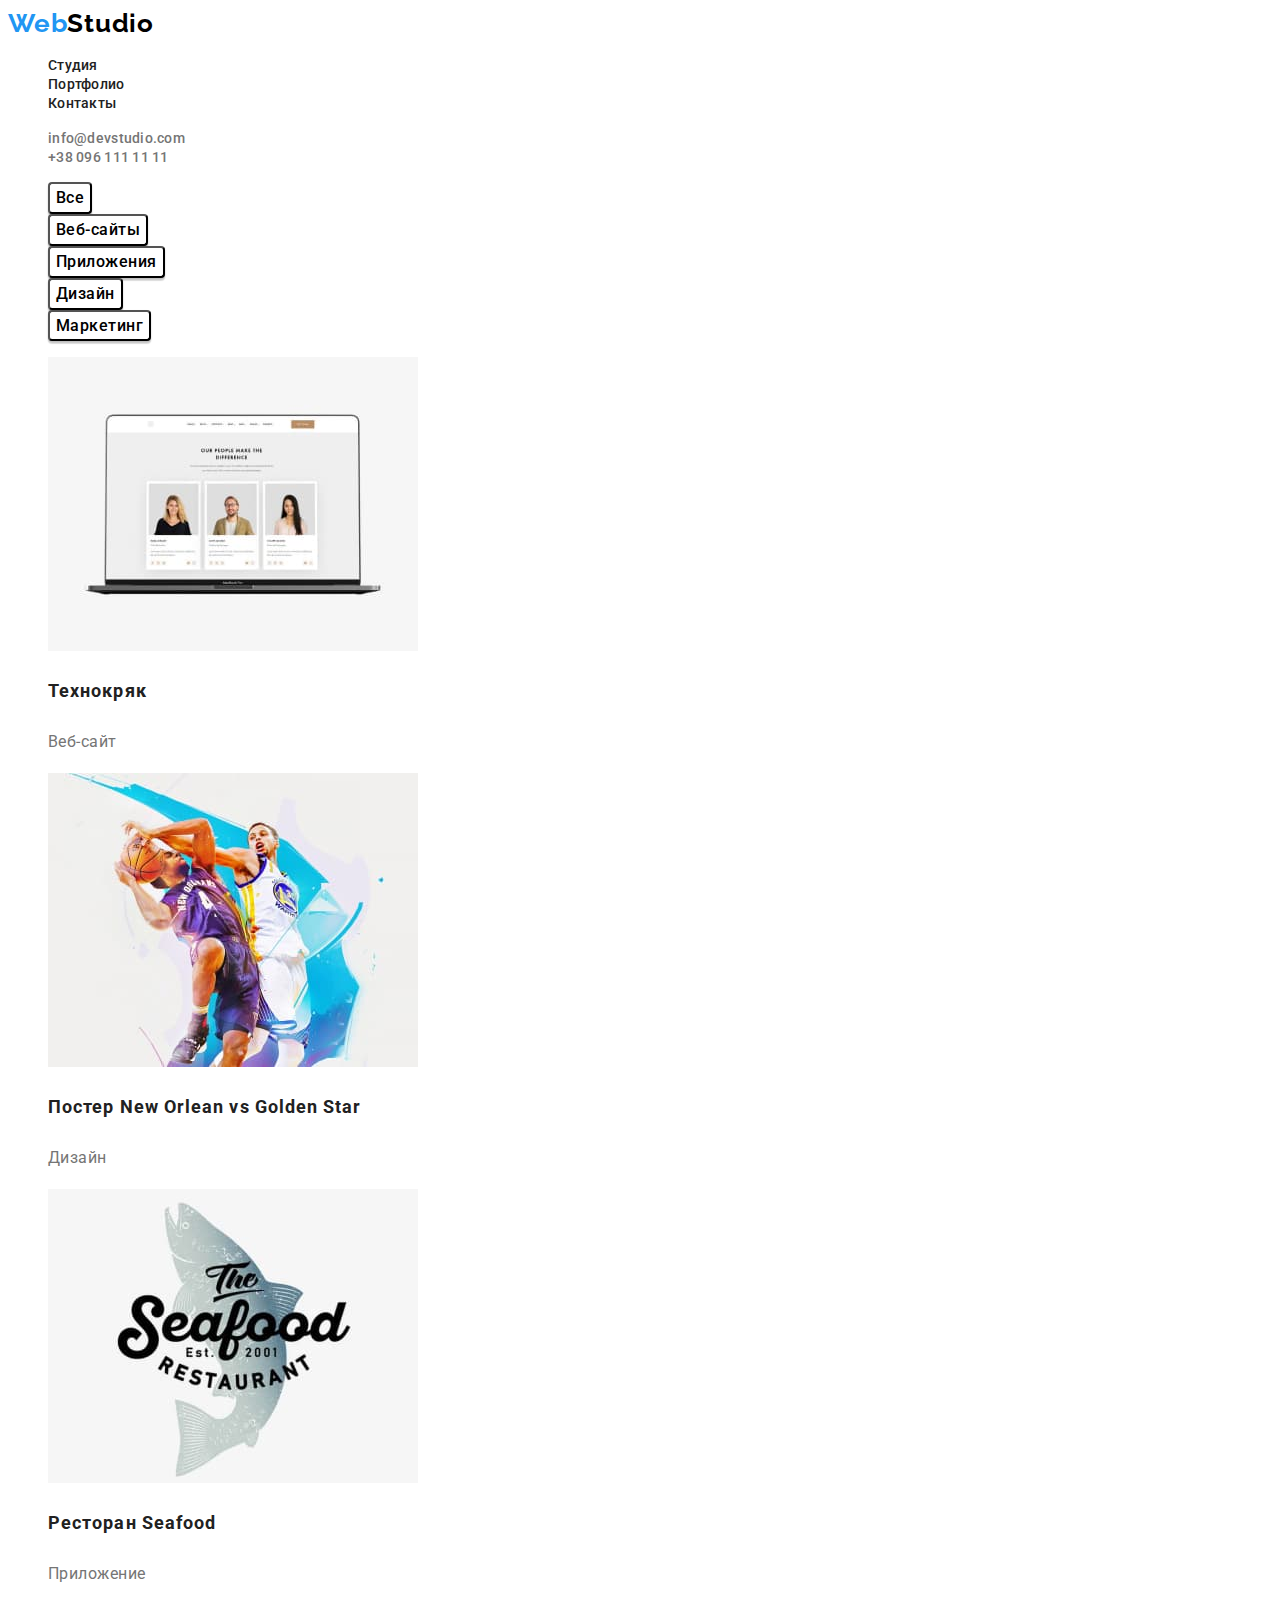
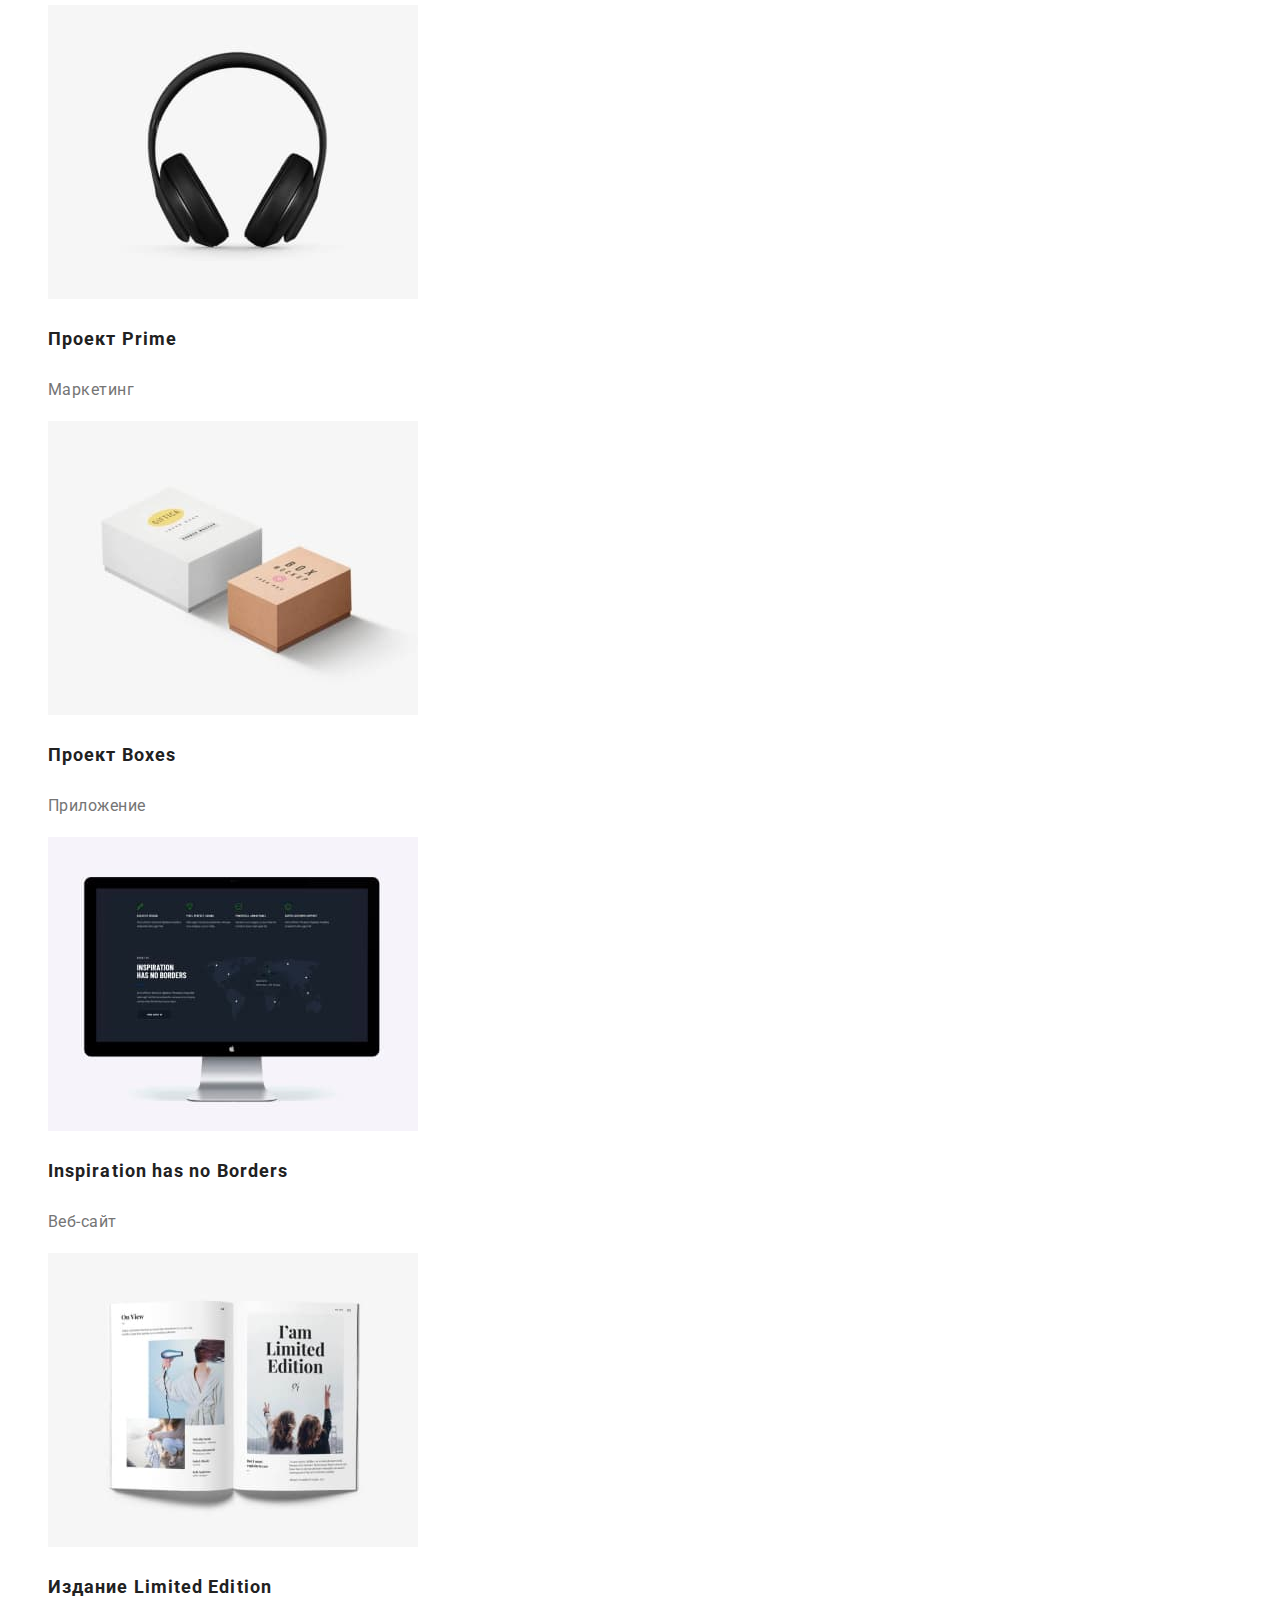
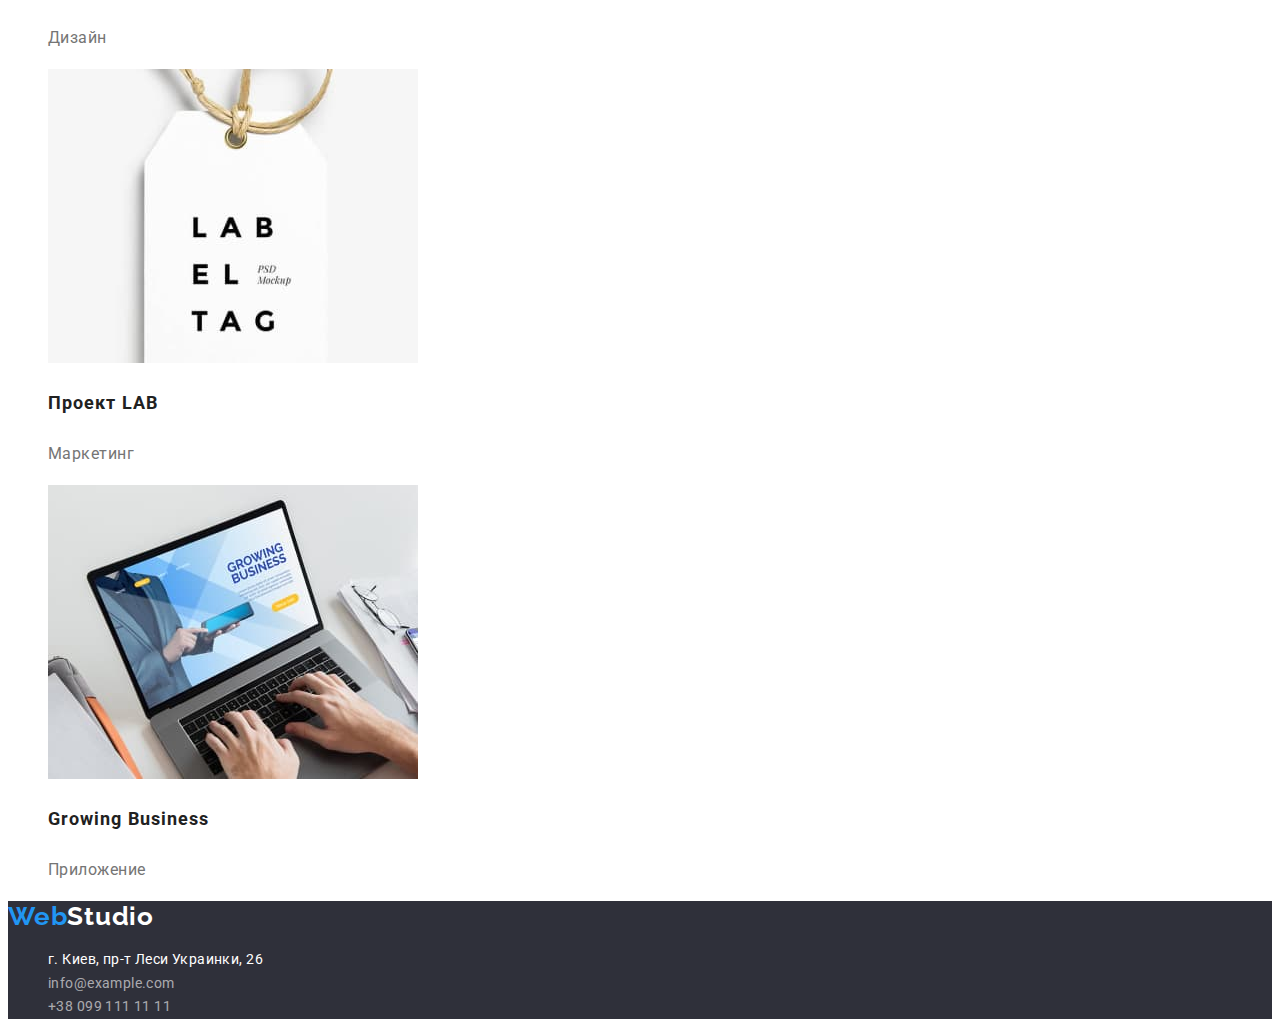
==== portfolio.html @ 50ed51ea "start" ====
<!DOCTYPE html>
<html lang="en">
<head>
    <meta charset="UTF-8">
    <meta http-equiv="X-UA-Compatible" content="IE=edge">
    <meta name="viewport" content="width=device-width, initial-scale=1.0">
    <link rel="stylesheet" href="./css/styles.css">
    <link rel="preconnect" href="https://fonts.googleapis.com">
    <link rel="preconnect" href="https://fonts.gstatic.com" crossorigin>
    <link href="https://fonts.googleapis.com/css2?family=Roboto:wght@400;500;900&display=swap" rel="stylesheet">
    <link rel="preconnect" href="https://fonts.googleapis.com">
    <link rel="preconnect" href="https://fonts.gstatic.com" crossorigin>
    <link href="https://fonts.googleapis.com/css2?family=Raleway:ital@1&display=swap" rel="stylesheet">
    <title>Document</title>
</head>

<body>
    <header class="header">
        <nav class="header-nav">
            <a class="header-logo-web link" href="./">Web<span class="header-logo-studio">Studio</span> </a>
            <ul class="header-nav-list list">
                <li class="header-nav-item"><a href="./index.html" class="header-nav-link link">Студия</a></li>
                <li class="header-nav-item"><a href="./portfolio.html" class="header-nav-link link">Портфолио</a></li>
                <li class="header-nav-item"><a href="" class="header-nav-link link">Контакты</a></li>
            </ul>
        </nav>
        <ul class="header-list-contacts list">
            <li><a href="info@devstudio.com" class="header-mail link">info@devstudio.com</a></li>
            <li><a href="tel:+380961111111" class="header-tel link">+38 096 111 11 11</a></li>
        </ul>
    </header>
    <main>
        <section class="portfolio">
            <ul class="filter-list list">
                <li class="filter-item"><button  class="filter-btn" type="button">Все</button></li>
                <li class="filter-item"><button class="filter-btn" type="button">Веб-сайты</button></li>
                <li class="filter-item"><button class="filter-btn" type="button">Приложения</button></li>
                <li class="filter-item"><button class="filter-btn" type="button">Дизайн</button></li>
                <li class="filter-item"><button class="filter-btn" type="button">Маркетинг</button></li>
            </ul>
            
            <ul class="portfolio-list list">
                <li class="portfolio-item">
                    <img src="./images/notebook.jpg" alt="ноутбук" width="370" height="294">
                    <h3 class="portfolio-subtitle">Технокряк</h3>
                    <p class="portfolio-text">Веб-сайт</p>
                </li>
                <li class="portfolio-item">
                    <img src="./images/poster.jpg" alt="постер" width="370" height="294">
                    <h3 class="portfolio-subtitle">Постер New Orlean vs Golden Star</h3>
                    <p class="portfolio-text">Дизайн</p>
                </li>
                <li class="portfolio-item">
                    <img src="/images/logo.jpg" alt="логотип" width="370" height="294">
                    <h3 class="portfolio-subtitle">Ресторан Seafood</h3>
                    <p class="portfolio-text">Приложение</p>
                </li>
                <li class="portfolio-item">
                    <img src="./images/headphones.jpg" alt="наушники" width="370" height="294">
                    <h3 class="portfolio-subtitle">Проект Prime</h3>
                    <p class="portfolio-text">Маркетинг</p>
                </li>
                <li class="portfolio-item">
                    <img src="./images/boxes.jpg" alt="коробки" width="370" height="294">
                    <h3 class="portfolio-subtitle">Проект Boxes</h3>
                    <p class="portfolio-text">Приложение</p>
                </li>
                <li class="portfolio-item">
                    <img src="./images/monitor.jpg" alt="монитор" width="370" height="294">
                    <h3 class="portfolio-subtitle">Inspiration has no Borders</h3>
                    <p class="portfolio-text">Веб-сайт</p>
                </li>
                <li class="portfolio-item">
                    <img src="./images/magazine.jpg" alt="журнал" width="370" height="294">
                    <h3 class="portfolio-subtitle">Издание Limited Edition</h3>
                    <p class="portfolio-text">Дизайн</p>
                </li>
                <li class="portfolio-item">
                    <img src="./images/lable.jpg" alt="этикетка" width="370" height="294">
                    <h3 class="portfolio-subtitle">Проект LAB</h3>
                    <p class="portfolio-text">Маркетинг</p>
                </li>
                <li class="portfolio-item">
                    <img src="./images/notebook2.jpg" alt="ноутбук2" width="370" height="294">
                    <h3 class="portfolio-subtitle">Growing Business</h3>
                    <p class="portfolio-text">Приложение</p>
                </li>
            </ul>
        </section>
    </main>
    <footer class="footer">
        <a class="footer-logo-web link" href="./">Web<span class="footer-logo-studio">Studio</span> </a>
        <address class="footer-addres">
            <ul class="footer-list list">
                <li class="footer-item"><a class="footer-address link" href="https://goo.gl/maps/E9oDSqXpcmCjMAju8">г.
                        Киев, пр-т Леси Украинки, 26</a></li>
                <li class="footer-item"><a class="footer-mail link" href="info@example.com">info@example.com</a></li>
                <li class="footer-item"><a class="footer-tel link" href="tel:+380991111111">+38 099 111 11 11</a></li>
            </ul>

        </address>
    </footer>

</body>

</html>
---- css/styles.css ----
:root {
  --second-title-color: #212121;
  --third-title-color: #212121;
  --text-color: #757575;
  --name-text-color: #212121;
  --speciality-text-color: #757575;
  --accent-color: #2196f3;
}

body {
  font-family: "Roboto", sans-serif;
  background: #ffffff;
  color: #212121;
}

.list {
  list-style: none;
}

.link {
  text-decoration: none;
}

.visually-hidden {
  position: absolute;
  white-space: nowrap;
  width: 1px;
  height: 1px;
  overflow: hidden;
  border: 0;
  padding: 0;
  clip: rect(0 0 0 0);
  clip-path: inset(50%);
  margin: -1px;
}

/*-----------------HEDER----------------*/
.header {
  background: #ffffff;
}

.header-logo-web {
  font-family: Raleway;
  font-weight: bold;
  font-size: 26px;
  line-height: 1.19;
  letter-spacing: 0.03em;
  color: #2196f3;
}

.header-logo-studio {
  font-family: Raleway;
  font-weight: 700;
  font-size: 26px;
  line-height: 1.19;
  letter-spacing: 0.03em;
  color: #000000;
}

.header-nav-link {
  font-weight: 500;
  font-size: 14px;
  line-height: 1, 14;
  letter-spacing: 0.02em;
  color: #212121;
}

.header-nav-link:hover,
.header-nav-link:focus {
  color: var(--accent-color);
}

.header-mail {
  font-weight: 500;
  font-size: 14px;
  line-height: 1.14;
  letter-spacing: 0.02em;
  color: #757575;
}

.header-mail:hover,
.header-mail:focus {
  color: var(--accent-color);
}

.header-tel {
  font-weight: 500;
  font-size: 14px;
  line-height: 1.14;
  letter-spacing: 0.02em;
  color: #757575;
}

.header-tel:hover,
.header-tel:focus {
  color: var(--accent-color);
}

/*------------------HERO-----------------*/

.hero {
  background: #2f303a;
}

.hero-title {
  font-weight: 900;
  font-size: 44px;
  line-height: 1.36;
  text-align: center;
  letter-spacing: 0.06em;
  text-transform: uppercase;
  color: #ffffff;
}
.hero-btn {
  font-family: inherit;
  font-weight: 700;
  font-size: 16px;
  line-height: 1.87;
  text-align: center;
  letter-spacing: 0.06em;
  color: #ffffff;
  background: #2196f3;
  box-shadow: 0px 4px 4px rgba(0, 0, 0, 0.15);
  border-radius: 4px;
}

.hero-btn:hover,
.hero-btn:focus {
  background-color: #188ce8;
}

/*----------------STRENGTHS--------------*/

.strengths-subtitle {
  font-weight: 700;
  font-size: 14px;
  line-height: 1.14;
  letter-spacing: 0.03em;
  text-transform: uppercase;
  color: var(--third-title-color);
}

.strengths-text {
  font-size: 14px;
  line-height: 1.71;
  letter-spacing: 0.03em;
  color: var(--text-color);
}

/*----------------WE DOINGS--------------*/

.we-doings-title {
  font-weight: 700;
  font-size: 36px;
  line-height: 1.17;
  text-align: center;
  letter-spacing: 0.03em;
  color: var(--second-title-color);
}

/*-----------------TEAM------------------*/

.team-title {
  font-weight: 700;
  font-size: 36px;
  line-height: 1.17;
  text-align: center;
  letter-spacing: 0.03em;
  color: var(--second-title-color);
}

.team-name {
  font-weight: 500;
  font-size: 16px;
  line-height: 1.19;
  text-align: center;
  letter-spacing: 0.03em;
  color: var(--name-text-color);
}

.team-speciality {
  font-size: 16px;
  line-height: 1.19;
  text-align: center;
  letter-spacing: 0.03em;
  color: var(--speciality-text-color);
}

/*---------------PORTFOLIO----------------*/

.filter-btn {
  font-family: inherit;
  font-weight: 500;
  font-size: 16px;
  line-height: 1.62;
  text-align: center;
  letter-spacing: 0.03em;
  background: #ffffff;
  cursor: pointer;
  box-shadow: 0px 3px 1px rgba(0, 0, 0, 0.1), 0px 1px 2px rgba(0, 0, 0, 0.08),
    0px 2px 2px rgba(0, 0, 0, 0.12);
  border-radius: 4px;
}

.filter-btn:hover,
.filter-btn:focus {
  background-color: var(--accent-color);
  color: #ffffff;
}

.portfolio-subtitle {
  font-weight: 700;
  font-size: 18px;
  line-height: 2;
  letter-spacing: 0.06em;
  color: #212121;
}

.portfolio-text {
  font-size: 16px;
  line-height: 1.87;
  letter-spacing: 0.03em;
  color: #757575;
}

/*---------------FOOTER----------------*/

.footer {
  background: #2f303a;
}

.footer-logo-web {
  font-family: Raleway;
  font-weight: bold;
  font-size: 26px;
  line-height: 1.19;
  letter-spacing: 0.03em;
  color: #2196f3;
}

.footer-logo-studio {
  font-family: Raleway;
  font-weight: 700;
  font-size: 26px;
  line-height: 1.19;
  letter-spacing: 0.03em;
  color: #ffffff;
}

.footer-address {
  font-style: normal;
  font-size: 14px;
  line-height: 1.71;
  letter-spacing: 0.03em;
  color: #ffffff;
}

.footer-address:hover,
.footer-address:focus {
  color: var(--accent-color);
}

.footer-mail {
  font-style: normal;
  font-size: 14px;
  line-height: 1.71;
  letter-spacing: 0.03em;
  color: rgba(255, 255, 255, 0.6);
}

.footer-mail:hover,
.footer-mail:focus {
  color: var(--accent-color);
}

.footer-tel {
  font-style: normal;
  font-size: 14px;
  line-height: 1.71;
  letter-spacing: 0.03em;
  color: rgba(255, 255, 255, 0.6);
}

.footer-tel:hover,
.footer-tel:focus {
  color: var(--accent-color);
}
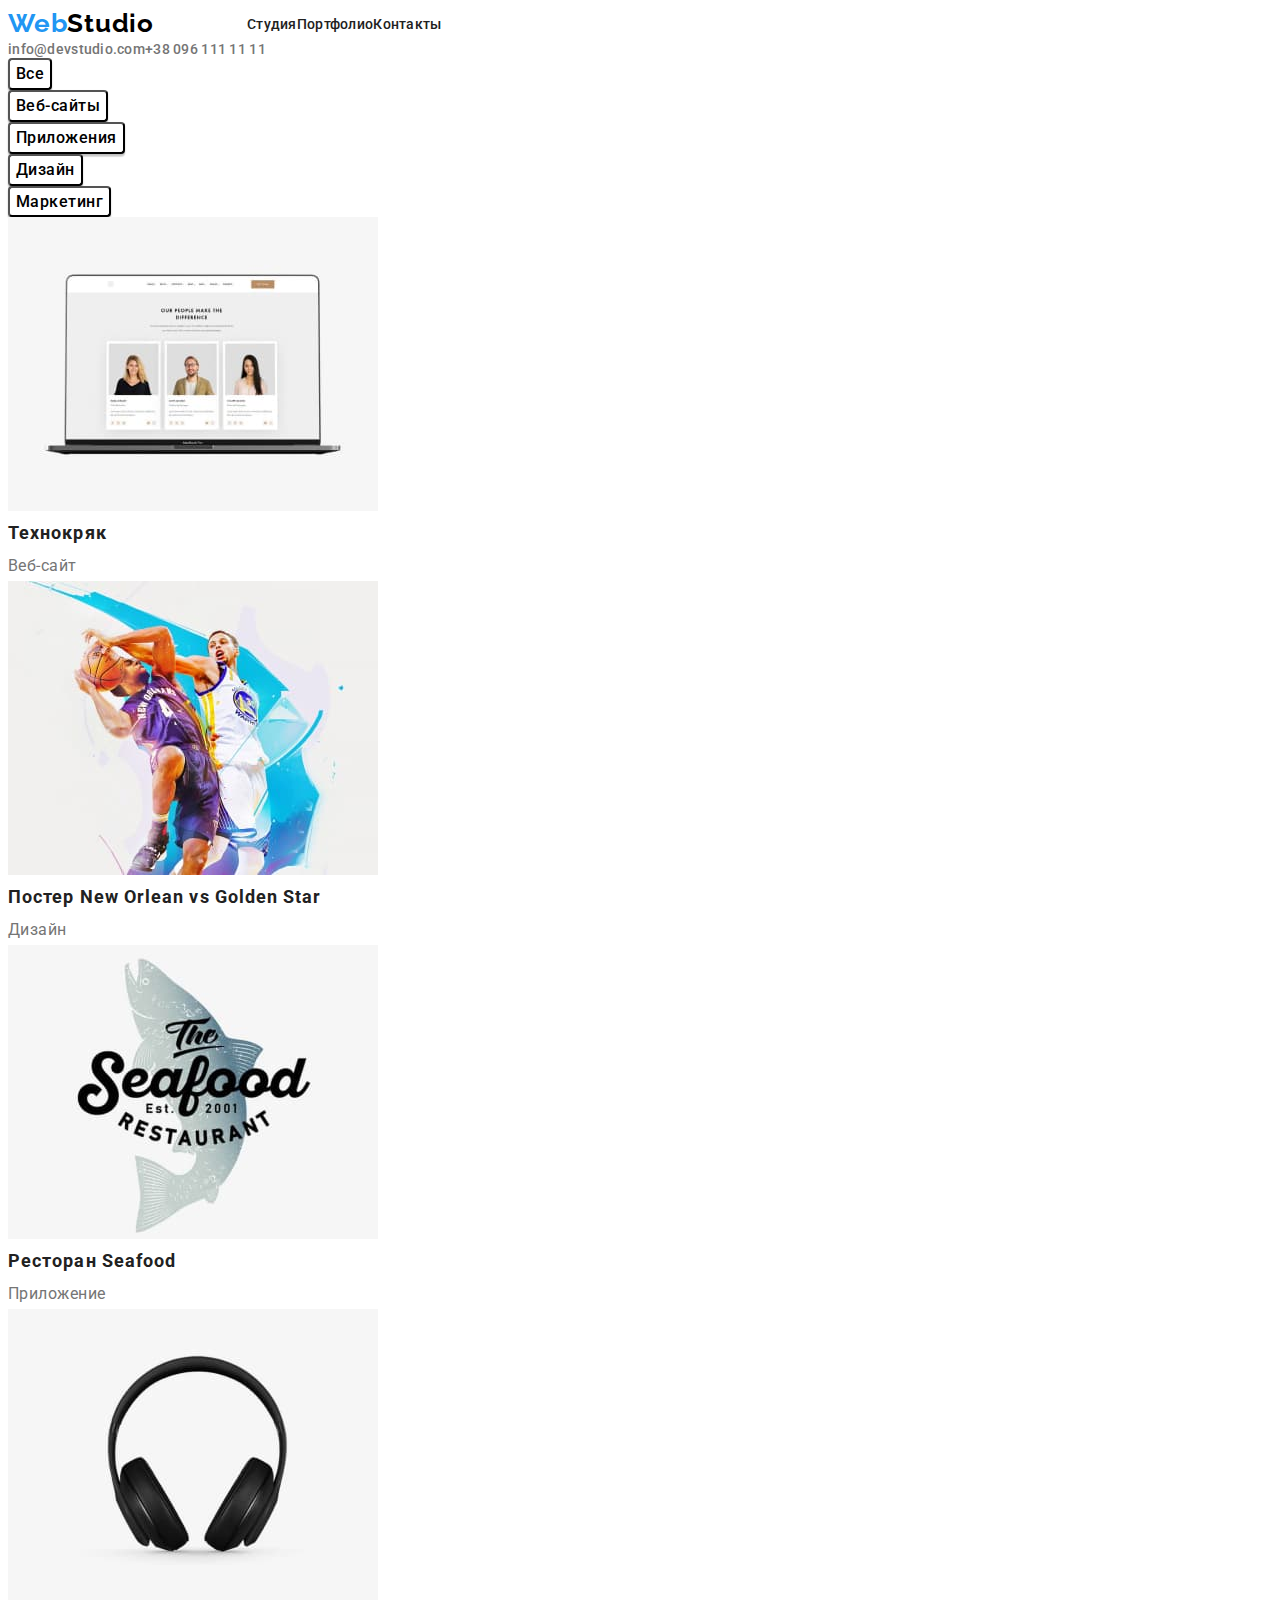
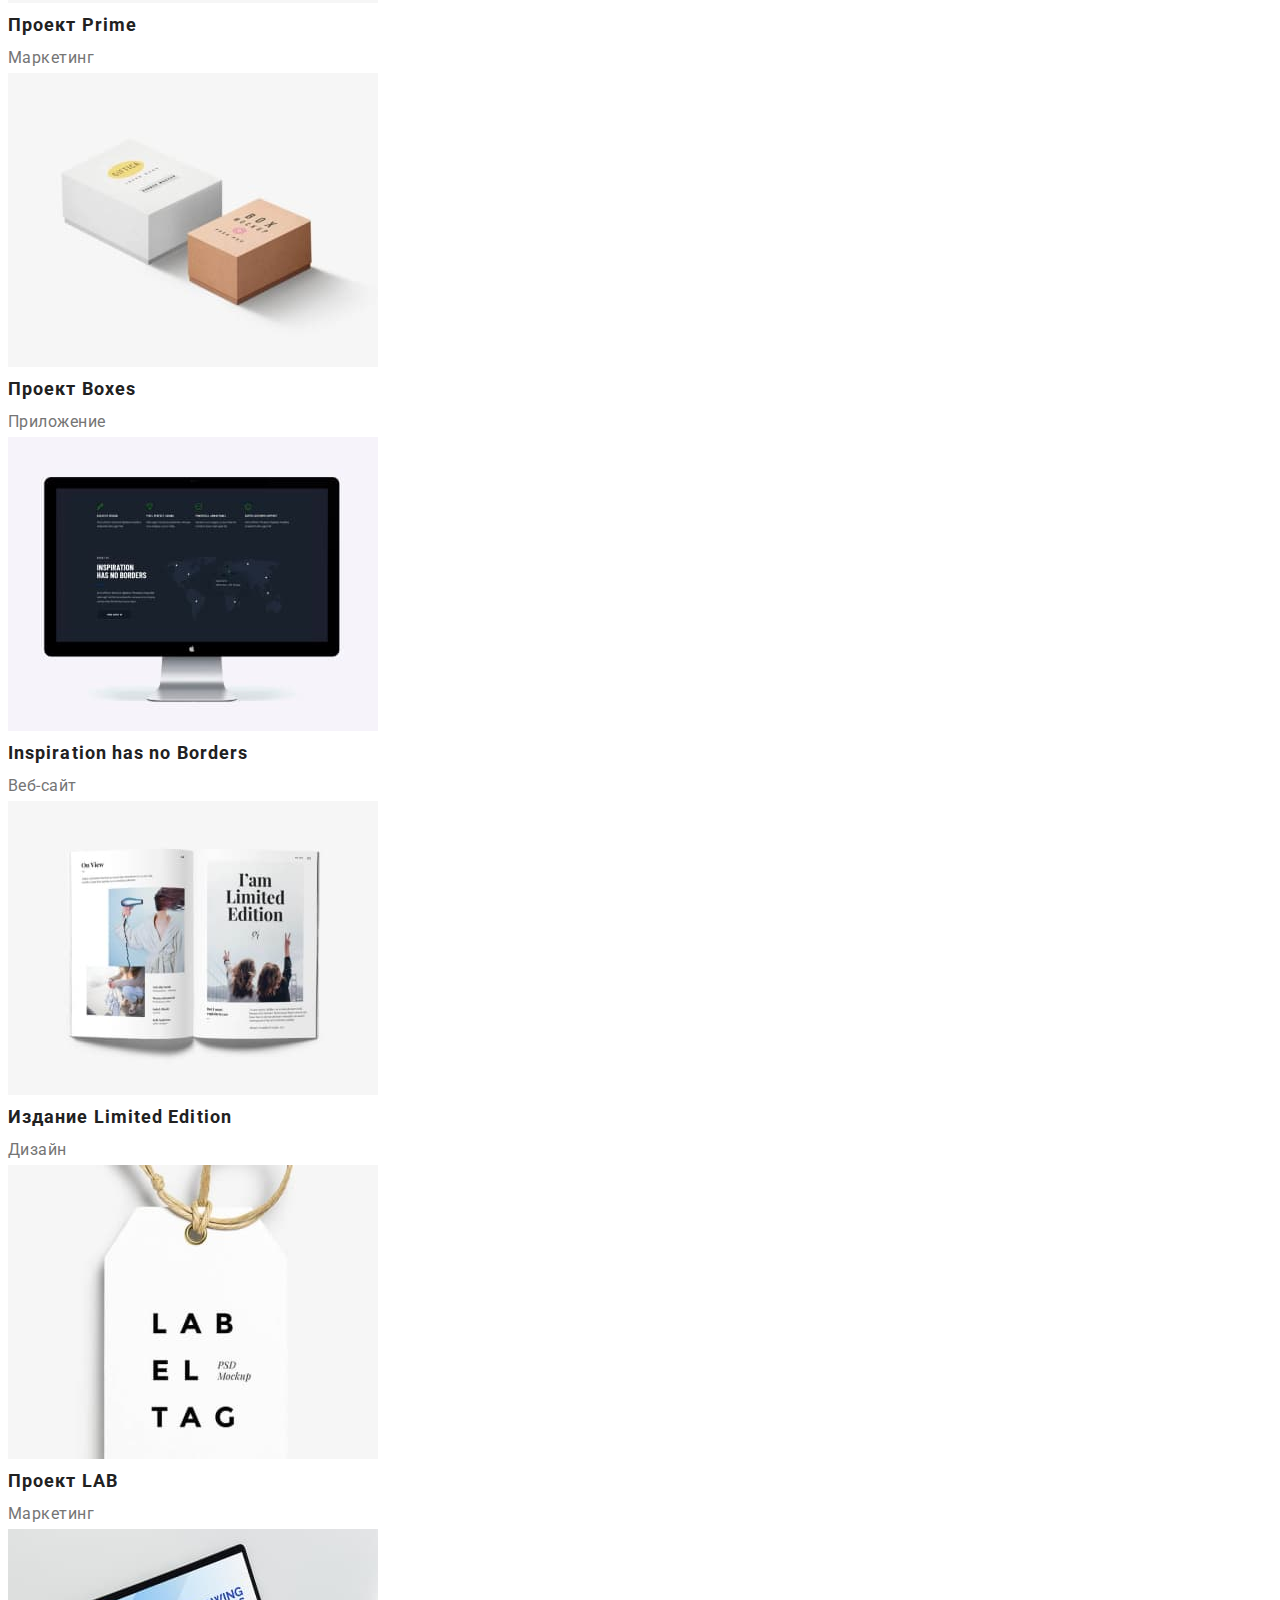
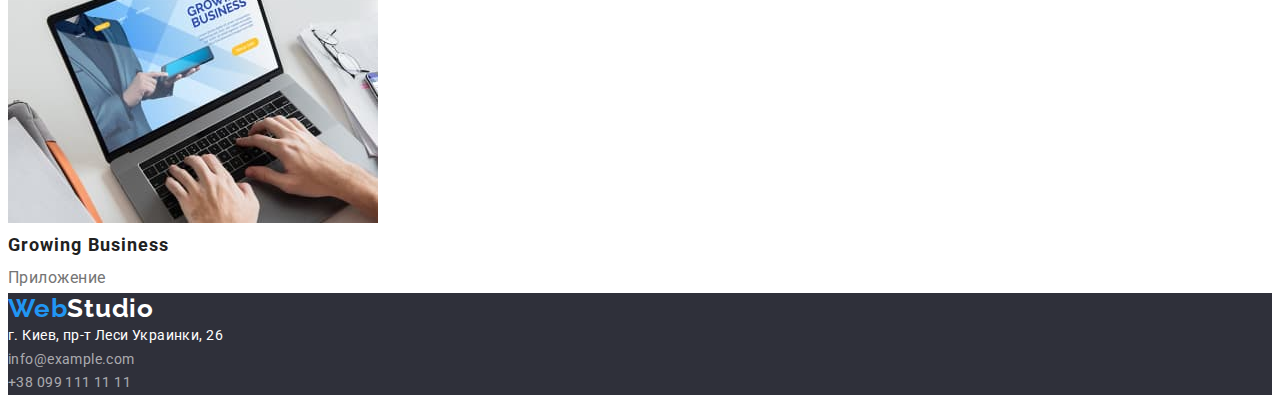
==== commit 54e94b95: "heder" ====
--- a/portfolio.html
+++ b/portfolio.html
@@ -4,6 +4,7 @@
     <meta charset="UTF-8">
     <meta http-equiv="X-UA-Compatible" content="IE=edge">
     <meta name="viewport" content="width=device-width, initial-scale=1.0">
+    <link rel="stylesheet" href="https://github.com/sindresorhus/modern-normalize/blob/main/modern-normalize.css">
     <link rel="stylesheet" href="./css/styles.css">
     <link rel="preconnect" href="https://fonts.googleapis.com">
     <link rel="preconnect" href="https://fonts.gstatic.com" crossorigin>
--- a/css/styles.css
+++ b/css/styles.css
@@ -11,6 +11,32 @@
   font-family: "Roboto", sans-serif;
   background: #ffffff;
   color: #212121;
+}
+
+p,
+h1,
+h2,
+h3,
+h4,
+h5,
+h6 {
+  margin: 0;
+}
+
+ul {
+  margin: 0;
+  padding: 0;
+}
+
+button {
+  cursor: pointer;
+}
+
+.container {
+  width: 1200;
+  padding-left: 15;
+  padding-right: 15;
+  margin: 0 auto;
 }
 
 .list {
@@ -39,6 +65,29 @@
   background: #ffffff;
 }
 
+.header-container {
+  display: flex;
+  align-items: center;
+}
+
+.header-nav {
+  display: flex;
+}
+
+.header-logo-studio {
+  margin-right: 93px;
+}
+
+.header-nav-list {
+  display: flex;
+  align-items: center;
+}
+
+.header-list-contacts {
+  display: flex;
+  margin-left: auto;
+}
+
 .header-logo-web {
   font-family: Raleway;
   font-weight: bold;
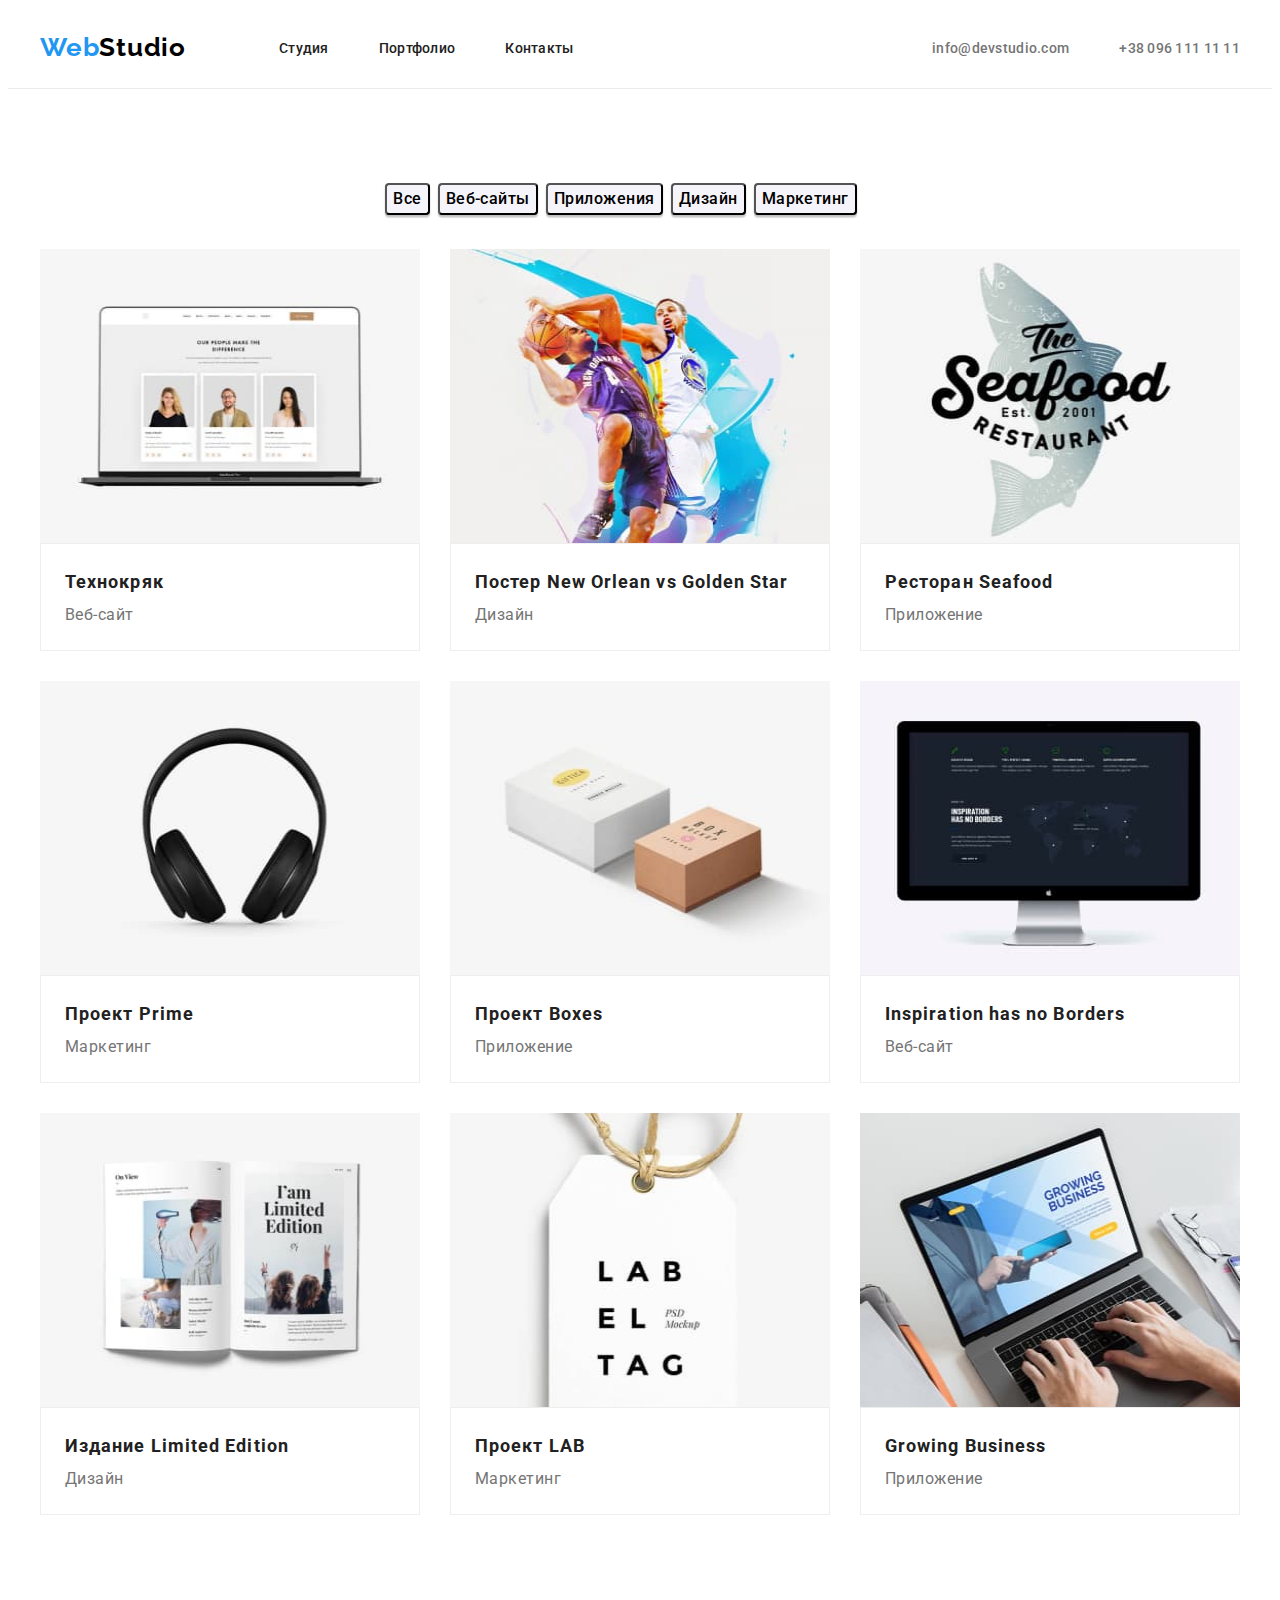
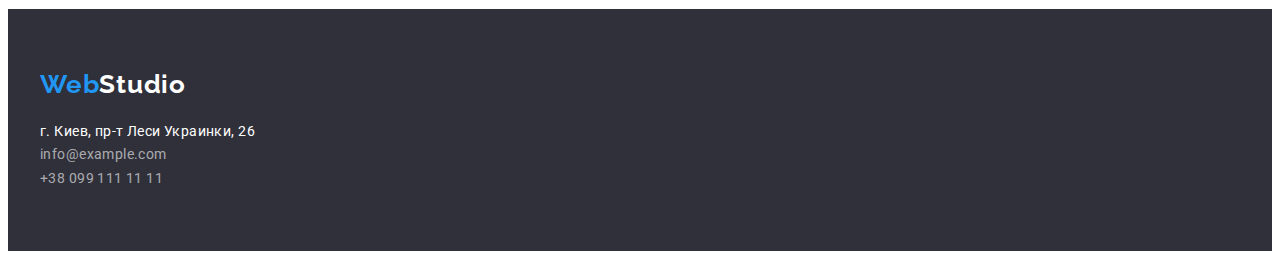
==== commit 3319455d: "prefinal" ====
--- a/portfolio.html
+++ b/portfolio.html
@@ -17,89 +17,121 @@
 
 <body>
     <header class="header">
-        <nav class="header-nav">
-            <a class="header-logo-web link" href="./">Web<span class="header-logo-studio">Studio</span> </a>
-            <ul class="header-nav-list list">
-                <li class="header-nav-item"><a href="./index.html" class="header-nav-link link">Студия</a></li>
-                <li class="header-nav-item"><a href="./portfolio.html" class="header-nav-link link">Портфолио</a></li>
-                <li class="header-nav-item"><a href="" class="header-nav-link link">Контакты</a></li>
+        <div class="container header-container">
+            <nav class="header-nav">
+                <a class="header-logo-web link" href="./">Web<span class="header-logo-studio">Studio</span> </a>
+                <ul class="header-nav-list list">
+                    <li class="header-nav-item"><a href="./index.html" class="header-nav-link link">Студия</a></li>
+                    <li class="header-nav-item"><a href="./portfolio.html" class="header-nav-link link">Портфолио</a></li>
+                    <li class="header-nav-item"><a href="" class="header-nav-link link">Контакты</a></li>
+                </ul>
+            </nav>
+            <ul class="header-list-contacts list">
+                <li><a href="info@devstudio.com" class="header-mail link">info@devstudio.com</a></li>
+                <li><a href="tel:+380961111111" class="header-tel link">+38 096 111 11 11</a></li>
             </ul>
-        </nav>
-        <ul class="header-list-contacts list">
-            <li><a href="info@devstudio.com" class="header-mail link">info@devstudio.com</a></li>
-            <li><a href="tel:+380961111111" class="header-tel link">+38 096 111 11 11</a></li>
-        </ul>
+        </div>
     </header>
     <main>
         <section class="portfolio">
-            <ul class="filter-list list">
-                <li class="filter-item"><button  class="filter-btn" type="button">Все</button></li>
-                <li class="filter-item"><button class="filter-btn" type="button">Веб-сайты</button></li>
-                <li class="filter-item"><button class="filter-btn" type="button">Приложения</button></li>
-                <li class="filter-item"><button class="filter-btn" type="button">Дизайн</button></li>
-                <li class="filter-item"><button class="filter-btn" type="button">Маркетинг</button></li>
-            </ul>
-            
-            <ul class="portfolio-list list">
-                <li class="portfolio-item">
-                    <img src="./images/notebook.jpg" alt="ноутбук" width="370" height="294">
-                    <h3 class="portfolio-subtitle">Технокряк</h3>
-                    <p class="portfolio-text">Веб-сайт</p>
-                </li>
-                <li class="portfolio-item">
-                    <img src="./images/poster.jpg" alt="постер" width="370" height="294">
-                    <h3 class="portfolio-subtitle">Постер New Orlean vs Golden Star</h3>
-                    <p class="portfolio-text">Дизайн</p>
-                </li>
-                <li class="portfolio-item">
-                    <img src="/images/logo.jpg" alt="логотип" width="370" height="294">
-                    <h3 class="portfolio-subtitle">Ресторан Seafood</h3>
-                    <p class="portfolio-text">Приложение</p>
-                </li>
-                <li class="portfolio-item">
-                    <img src="./images/headphones.jpg" alt="наушники" width="370" height="294">
-                    <h3 class="portfolio-subtitle">Проект Prime</h3>
-                    <p class="portfolio-text">Маркетинг</p>
-                </li>
-                <li class="portfolio-item">
-                    <img src="./images/boxes.jpg" alt="коробки" width="370" height="294">
-                    <h3 class="portfolio-subtitle">Проект Boxes</h3>
-                    <p class="portfolio-text">Приложение</p>
-                </li>
-                <li class="portfolio-item">
-                    <img src="./images/monitor.jpg" alt="монитор" width="370" height="294">
-                    <h3 class="portfolio-subtitle">Inspiration has no Borders</h3>
-                    <p class="portfolio-text">Веб-сайт</p>
-                </li>
-                <li class="portfolio-item">
-                    <img src="./images/magazine.jpg" alt="журнал" width="370" height="294">
-                    <h3 class="portfolio-subtitle">Издание Limited Edition</h3>
-                    <p class="portfolio-text">Дизайн</p>
-                </li>
-                <li class="portfolio-item">
-                    <img src="./images/lable.jpg" alt="этикетка" width="370" height="294">
-                    <h3 class="portfolio-subtitle">Проект LAB</h3>
-                    <p class="portfolio-text">Маркетинг</p>
-                </li>
-                <li class="portfolio-item">
-                    <img src="./images/notebook2.jpg" alt="ноутбук2" width="370" height="294">
-                    <h3 class="portfolio-subtitle">Growing Business</h3>
-                    <p class="portfolio-text">Приложение</p>
-                </li>
-            </ul>
+            <div class="container">
+                <ul class="filter-list list">
+                    <li class="filter-item"><button  class="filter-btn" type="button">Все</button></li>
+                    <li class="filter-item"><button class="filter-btn" type="button">Веб-сайты</button></li>
+                    <li class="filter-item"><button class="filter-btn" type="button">Приложения</button></li>
+                    <li class="filter-item"><button class="filter-btn" type="button">Дизайн</button></li>
+                    <li class="filter-item"><button class="filter-btn" type="button">Маркетинг</button></li>
+                </ul>
+
+                <ul class="portfolio-list list">
+                    <li class="portfolio-item">
+                        <img src="./images/notebook.jpg" alt="ноутбук" width="370" height="294">
+                        <div class="portfolio-item-content">
+                        <h3 class="portfolio-subtitle">Технокряк</h3>
+                        <p class="portfolio-text">Веб-сайт</p>
+                        </div>
+                    </li>
+
+                    <li class="portfolio-item">
+                        <img src="./images/poster.jpg" alt="постер" width="370" height="294">
+                        <div class="portfolio-item-content">
+                        <h3 class="portfolio-subtitle">Постер New Orlean vs Golden Star</h3>
+                        <p class="portfolio-text">Дизайн</p>
+                        </div>
+                    </li>
+
+                    <li class="portfolio-item">
+                        <img src="/images/logo.jpg" alt="логотип" width="370" height="294">
+                        <div class="portfolio-item-content">
+                        <h3 class="portfolio-subtitle">Ресторан Seafood</h3>
+                        <p class="portfolio-text">Приложение</p>
+                        </div>
+                    </li>
+
+                    <li class="portfolio-item">
+                        <img src="./images/headphones.jpg" alt="наушники" width="370" height="294">
+                        <div class="portfolio-item-content">
+                        <h3 class="portfolio-subtitle">Проект Prime</h3>
+                        <p class="portfolio-text">Маркетинг</p>
+                        </div>
+                    </li>
+
+                    <li class="portfolio-item">
+                        <img src="./images/boxes.jpg" alt="коробки" width="370" height="294">
+                        <div class="portfolio-item-content">
+                        <h3 class="portfolio-subtitle">Проект Boxes</h3>
+                        <p class="portfolio-text">Приложение</p>
+                        </div>
+                    </li>
+
+                    <li class="portfolio-item">
+                        <img src="./images/monitor.jpg" alt="монитор" width="370" height="294">
+                        <div class="portfolio-item-content">
+                        <h3 class="portfolio-subtitle">Inspiration has no Borders</h3>
+                        <p class="portfolio-text">Веб-сайт</p>
+                        </div>
+                    </li>
+
+                    <li class="portfolio-item">
+                        <img src="./images/magazine.jpg" alt="журнал" width="370" height="294">
+                        <div class="portfolio-item-content">
+                        <h3 class="portfolio-subtitle">Издание Limited Edition</h3>
+                        <p class="portfolio-text">Дизайн</p>
+                        </div>
+                    </li>
+
+                    <li class="portfolio-item">
+                        <img src="./images/lable.jpg" alt="этикетка" width="370" height="294">
+                        <div class="portfolio-item-content">
+                        <h3 class="portfolio-subtitle">Проект LAB</h3>
+                        <p class="portfolio-text">Маркетинг</p>
+                        </div>
+                    </li>
+
+                    <li class="portfolio-item">
+                        <img src="./images/notebook2.jpg" alt="ноутбук2" width="370" height="294">
+                        <div class="portfolio-item-content">
+                        <h3 class="portfolio-subtitle">Growing Business</h3>
+                        <p class="portfolio-text">Приложение</p>
+                        </div>
+                    </li>
+
+                </ul>
+            </div>
         </section>
     </main>
     <footer class="footer">
-        <a class="footer-logo-web link" href="./">Web<span class="footer-logo-studio">Studio</span> </a>
-        <address class="footer-addres">
-            <ul class="footer-list list">
-                <li class="footer-item"><a class="footer-address link" href="https://goo.gl/maps/E9oDSqXpcmCjMAju8">г.
-                        Киев, пр-т Леси Украинки, 26</a></li>
-                <li class="footer-item"><a class="footer-mail link" href="info@example.com">info@example.com</a></li>
-                <li class="footer-item"><a class="footer-tel link" href="tel:+380991111111">+38 099 111 11 11</a></li>
-            </ul>
-
-        </address>
+        <div class="container">
+            <a class="footer-logo-web link" href="./">Web<span class="footer-logo-studio">Studio</span> </a>
+            <address class="footer-addres">
+                <ul class="footer-list list">
+                    <li class="footer-item"><a class="footer-address link" href="https://goo.gl/maps/E9oDSqXpcmCjMAju8">г.
+                            Киев, пр-т Леси Украинки, 26</a></li>
+                    <li class="footer-item"><a class="footer-mail link" href="info@example.com">info@example.com</a></li>
+                    <li class="footer-item"><a class="footer-tel link" href="tel:+380991111111">+38 099 111 11 11</a></li>
+                </ul>
+            </address>
+        </div>
     </footer>
 
 </body>
--- a/css/styles.css
+++ b/css/styles.css
@@ -32,10 +32,15 @@
   cursor: pointer;
 }
 
+img {
+  display: block;
+  min-width: 100%;
+}
+
 .container {
-  width: 1200;
-  padding-left: 15;
-  padding-right: 15;
+  width: 1200px;
+  padding-left: 15px;
+  padding-right: 15px;
   margin: 0 auto;
 }
 
@@ -61,8 +66,10 @@
 }
 
 /*-----------------HEDER----------------*/
+
 .header {
   background: #ffffff;
+  border-bottom: 1px solid #ececec;
 }
 
 .header-container {
@@ -81,6 +88,14 @@
 .header-nav-list {
   display: flex;
   align-items: center;
+}
+
+.header-nav-item {
+  margin-right: 50px;
+}
+
+.header-nav-list :last-child {
+  margin-right: 0;
 }
 
 .header-list-contacts {
@@ -95,6 +110,8 @@
   line-height: 1.19;
   letter-spacing: 0.03em;
   color: #2196f3;
+  padding-top: 24px;
+  padding-bottom: 25px;
 }
 
 .header-logo-studio {
@@ -104,6 +121,8 @@
   line-height: 1.19;
   letter-spacing: 0.03em;
   color: #000000;
+  padding-top: 24px;
+  padding-bottom: 25px;
 }
 
 .header-nav-link {
@@ -112,6 +131,8 @@
   line-height: 1, 14;
   letter-spacing: 0.02em;
   color: #212121;
+  padding-top: 32px;
+  padding-bottom: 32px;
 }
 
 .header-nav-link:hover,
@@ -125,6 +146,8 @@
   line-height: 1.14;
   letter-spacing: 0.02em;
   color: #757575;
+  padding-top: 32px;
+  padding-bottom: 32px;
 }
 
 .header-mail:hover,
@@ -138,6 +161,9 @@
   line-height: 1.14;
   letter-spacing: 0.02em;
   color: #757575;
+  margin-left: 50px;
+  padding-top: 32px;
+  padding-bottom: 32px;
 }
 
 .header-tel:hover,
@@ -148,7 +174,10 @@
 /*------------------HERO-----------------*/
 
 .hero {
-  background: #2f303a;
+  background-color: #2f303a;
+  padding-top: 200px;
+  padding-bottom: 200px;
+  border: 1px solid #ececec;
 }
 
 .hero-title {
@@ -171,6 +200,9 @@
   background: #2196f3;
   box-shadow: 0px 4px 4px rgba(0, 0, 0, 0.15);
   border-radius: 4px;
+  display: block;
+  margin: 0 auto;
+  margin-top: 30px;
 }
 
 .hero-btn:hover,
@@ -179,6 +211,22 @@
 }
 
 /*----------------STRENGTHS--------------*/
+.strengths {
+  padding-top: 94px;
+  padding-bottom: 94px;
+}
+
+.strengths-list {
+  display: flex;
+}
+
+.strengths-item {
+  margin-right: 30px;
+}
+
+.strengths-list :last-child {
+  margin-right: 0;
+}
 
 .strengths-subtitle {
   font-weight: 700;
@@ -197,6 +245,9 @@
 }
 
 /*----------------WE DOINGS--------------*/
+.we-doings {
+  padding-bottom: 94px;
+}
 
 .we-doings-title {
   font-weight: 700;
@@ -207,7 +258,20 @@
   color: var(--second-title-color);
 }
 
+.we-doings-list {
+  display: flex;
+  margin-top: 50px;
+}
+
+.we-doings-item:not(:last-child) {
+  margin-right: 30px;
+}
+
 /*-----------------TEAM------------------*/
+.team {
+  padding-top: 94px;
+  padding-bottom: 94px;
+}
 
 .team-title {
   font-weight: 700;
@@ -216,15 +280,34 @@
   text-align: center;
   letter-spacing: 0.03em;
   color: var(--second-title-color);
+}
+
+.team-list {
+  margin-top: 50px;
+  display: flex;
+  align-items: center;
+}
+
+.team-item {
+  background: #ffffff;
+  box-shadow: 0px 1px 3px rgba(0, 0, 0, 0.12), 0px 1px 1px rgba(0, 0, 0, 0.14),
+    0px 2px 1px rgba(0, 0, 0, 0.2);
+  border-radius: 0px 0px 4px 4px;
+}
+
+.team-item:not(:last-child) {
+  margin-right: 30px;
 }
 
 .team-name {
   font-weight: 500;
   font-size: 16px;
-  line-height: 1.19;
-  text-align: center;
+  text-align: center;
+  line-height: 1.19;
   letter-spacing: 0.03em;
   color: var(--name-text-color);
+  padding-top: 30px;
+  padding-bottom: 10px;
 }
 
 .team-speciality {
@@ -233,9 +316,22 @@
   text-align: center;
   letter-spacing: 0.03em;
   color: var(--speciality-text-color);
+  padding-bottom: 30px;
 }
 
 /*---------------PORTFOLIO----------------*/
+
+.portfolio {
+  padding-top: 94px;
+  padding-bottom: 94px;
+}
+
+.filter-list {
+  display: flex;
+  justify-content: center;
+  margin-right: 30px;
+  margin-bottom: 34px;
+}
 
 .filter-btn {
   font-family: inherit;
@@ -244,11 +340,13 @@
   line-height: 1.62;
   text-align: center;
   letter-spacing: 0.03em;
-  background: #ffffff;
   cursor: pointer;
   box-shadow: 0px 3px 1px rgba(0, 0, 0, 0.1), 0px 1px 2px rgba(0, 0, 0, 0.08),
     0px 2px 2px rgba(0, 0, 0, 0.12);
+  padding: 22, 6, 22, 6;
+  background: #f5f4fa;
   border-radius: 4px;
+  margin-right: 8px;
 }
 
 .filter-btn:hover,
@@ -257,6 +355,29 @@
   color: #ffffff;
 }
 
+.portfolio-list {
+  display: flex;
+  flex-wrap: wrap;
+  margin-left: -30px;
+  margin-bottom: -30px;
+}
+
+.portfolio-item {
+  flex-basis: calc(100% / 3 - 30px);
+  margin-left: 30px;
+  margin-bottom: 30px;
+}
+
+.portfolio-item-content {
+  padding-top: 20px;
+  padding-bottom: 20px;
+  padding-left: 24px;
+  padding-right: 24px;
+  background: #ffffff;
+  border: 1px solid #eeeeee;
+  box-sizing: border-box;
+}
+
 .portfolio-subtitle {
   font-weight: 700;
   font-size: 18px;
@@ -276,6 +397,8 @@
 
 .footer {
   background: #2f303a;
+  padding-top: 60px;
+  padding-bottom: 60px;
 }
 
 .footer-logo-web {
@@ -304,6 +427,10 @@
   color: #ffffff;
 }
 
+.footer-list {
+  margin-top: 20px;
+}
+
 .footer-address:hover,
 .footer-address:focus {
   color: var(--accent-color);
